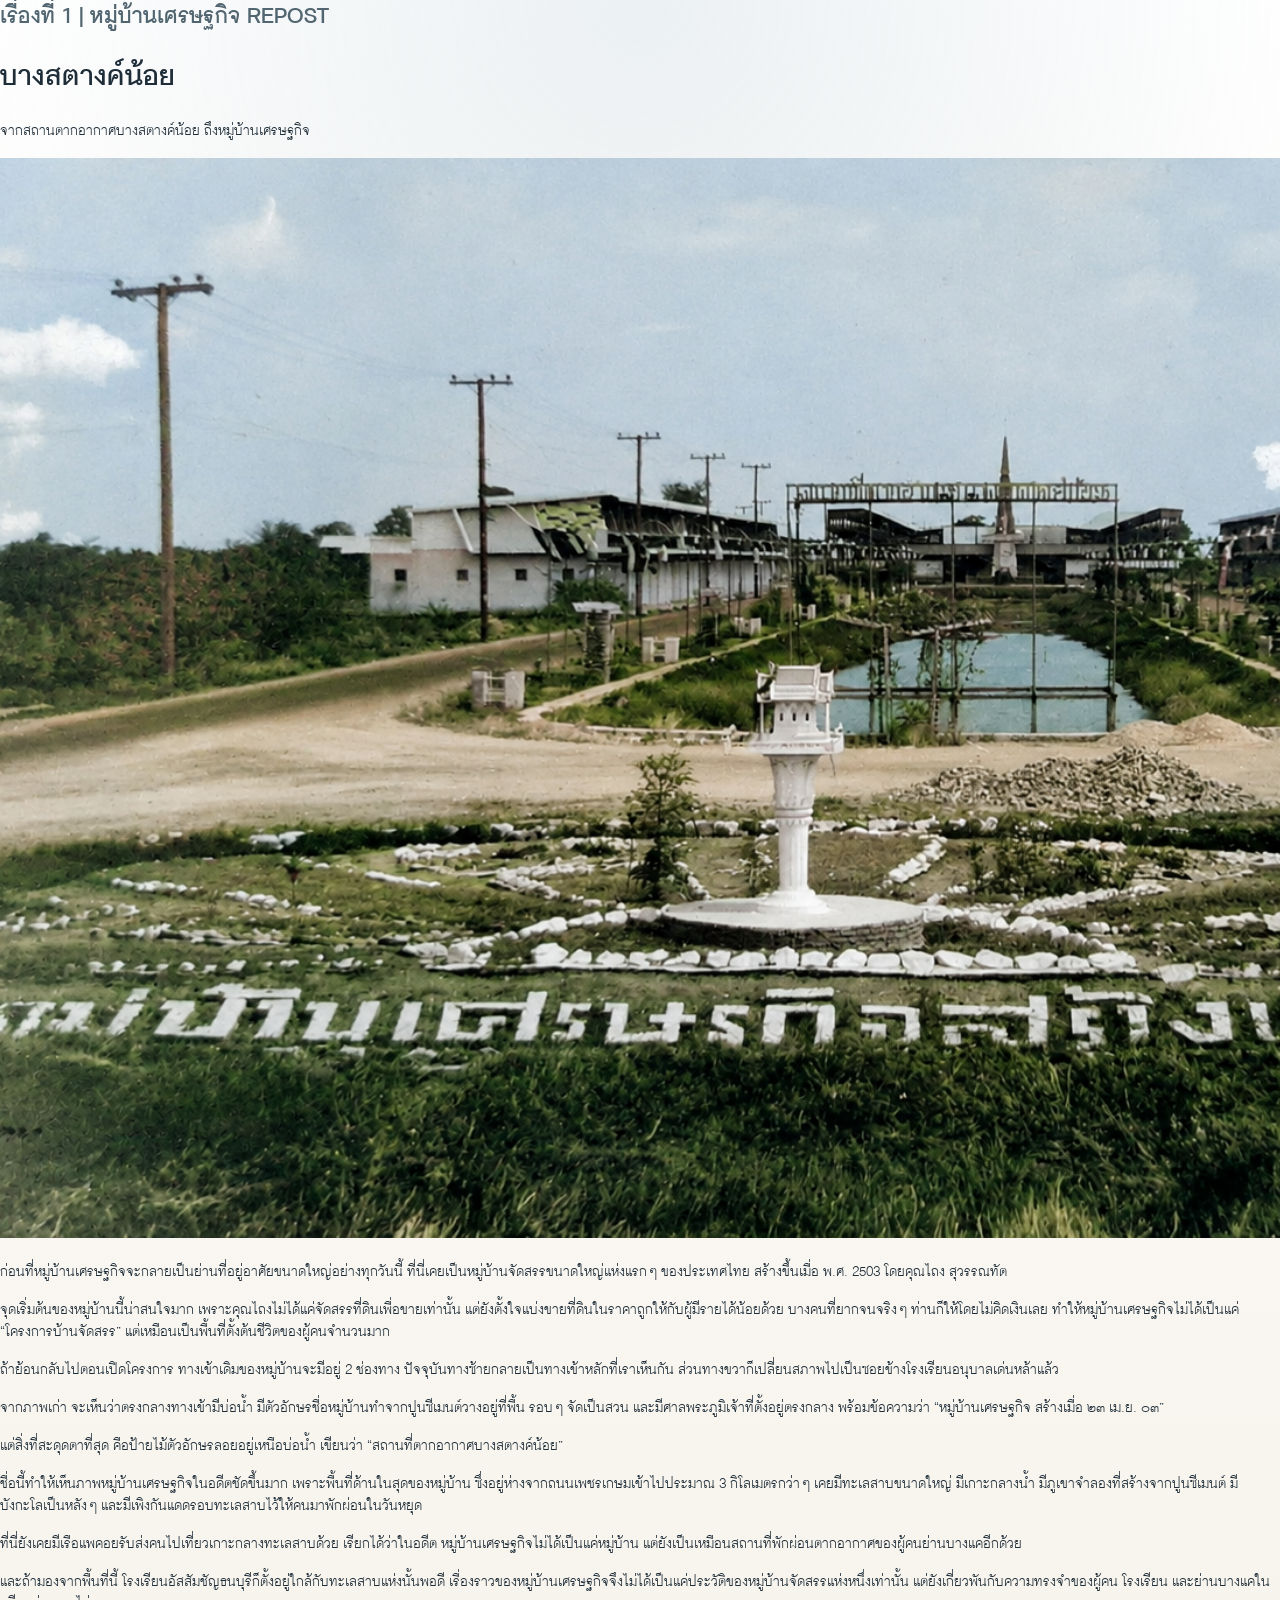
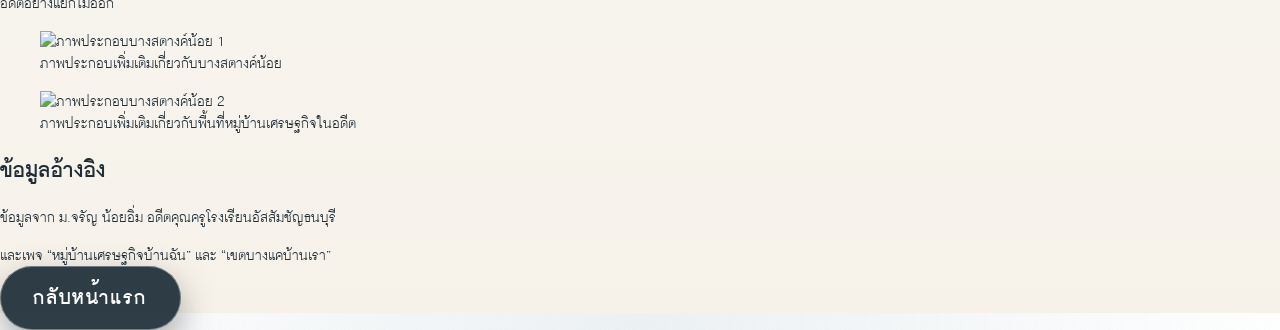
==== bang-satang-noi.html @ d10a4043 "bang-satang-noi.html" ====
<!DOCTYPE html>
<html lang="th">
<head>
  <meta charset="UTF-8" />
  <meta name="viewport" content="width=device-width, initial-scale=1.0" />
  <title>บางสตางค์น้อย | หมู่บ้านเศรษฐกิจ REPOST</title>
  <link rel="stylesheet" href="style.css" />
</head>

<body>

  <main class="detail-page">

    <header class="detail-header detail-header-story">
      <div class="small-title">เรื่องที่ 1 | หมู่บ้านเศรษฐกิจ REPOST</div>
      <h1>บางสตางค์น้อย</h1>
      <p>จากสถานตากอากาศบางสตางค์น้อย ถึงหมู่บ้านเศรษฐกิจ</p>
    </header>

    <section class="story-hero-image">
      <img src="pic2.svg" alt="บางสตางค์น้อย">
    </section>

    <section class="story-article-card">
      <div class="story-article-text">

        <p>
          ก่อนที่หมู่บ้านเศรษฐกิจจะกลายเป็นย่านที่อยู่อาศัยขนาดใหญ่อย่างทุกวันนี้
          ที่นี่เคยเป็นหมู่บ้านจัดสรรขนาดใหญ่แห่งแรก ๆ ของประเทศไทย
          สร้างขึ้นเมื่อ พ.ศ. 2503 โดยคุณไถง สุวรรณทัต
        </p>

        <p>
          จุดเริ่มต้นของหมู่บ้านนี้น่าสนใจมาก เพราะคุณไถงไม่ได้แค่จัดสรรที่ดินเพื่อขายเท่านั้น
          แต่ยังตั้งใจแบ่งขายที่ดินในราคาถูกให้กับผู้มีรายได้น้อยด้วย
          บางคนที่ยากจนจริง ๆ ท่านก็ให้โดยไม่คิดเงินเลย
          ทำให้หมู่บ้านเศรษฐกิจไม่ได้เป็นแค่ “โครงการบ้านจัดสรร”
          แต่เหมือนเป็นพื้นที่ตั้งต้นชีวิตของผู้คนจำนวนมาก
        </p>

        <p>
          ถ้าย้อนกลับไปตอนเปิดโครงการ ทางเข้าเดิมของหมู่บ้านจะมีอยู่ 2 ช่องทาง
          ปัจจุบันทางซ้ายกลายเป็นทางเข้าหลักที่เราเห็นกัน
          ส่วนทางขวาก็เปลี่ยนสภาพไปเป็นซอยข้างโรงเรียนอนุบาลเด่นหล้าแล้ว
        </p>

        <p>
          จากภาพเก่า จะเห็นว่าตรงกลางทางเข้ามีบ่อน้ำ
          มีตัวอักษรชื่อหมู่บ้านทำจากปูนซีเมนต์วางอยู่ที่พื้น
          รอบ ๆ จัดเป็นสวน และมีศาลพระภูมิเจ้าที่ตั้งอยู่ตรงกลาง
          พร้อมข้อความว่า “หมู่บ้านเศรษฐกิจ สร้างเมื่อ ๒๓ เม.ย. ๐๓”
        </p>

        <p>
          แต่สิ่งที่สะดุดตาที่สุด คือป้ายไม้ตัวอักษรลอยอยู่เหนือบ่อน้ำ
          เขียนว่า “สถานที่ตากอากาศบางสตางค์น้อย”
        </p>

        <p>
          ชื่อนี้ทำให้เห็นภาพหมู่บ้านเศรษฐกิจในอดีตชัดขึ้นมาก
          เพราะพื้นที่ด้านในสุดของหมู่บ้าน ซึ่งอยู่ห่างจากถนนเพชรเกษมเข้าไปประมาณ 3 กิโลเมตรกว่า ๆ
          เคยมีทะเลสาบขนาดใหญ่ มีเกาะกลางน้ำ มีภูเขาจำลองที่สร้างจากปูนซีเมนต์
          มีบังกะโลเป็นหลัง ๆ และมีเพิงกันแดดรอบทะเลสาบไว้ให้คนมาพักผ่อนในวันหยุด
        </p>

        <p>
          ที่นี่ยังเคยมีเรือแพคอยรับส่งคนไปเที่ยวเกาะกลางทะเลสาบด้วย
          เรียกได้ว่าในอดีต หมู่บ้านเศรษฐกิจไม่ได้เป็นแค่หมู่บ้าน
          แต่ยังเป็นเหมือนสถานที่พักผ่อนตากอากาศของผู้คนย่านบางแคอีกด้วย
        </p>

        <p>
          และถ้ามองจากพื้นที่นี้ โรงเรียนอัสสัมชัญธนบุรีก็ตั้งอยู่ใกล้กับทะเลสาบแห่งนั้นพอดี
          เรื่องราวของหมู่บ้านเศรษฐกิจจึงไม่ได้เป็นแค่ประวัติของหมู่บ้านจัดสรรแห่งหนึ่งเท่านั้น
          แต่ยังเกี่ยวพันกับความทรงจำของผู้คน โรงเรียน และย่านบางแคในอดีตอย่างแยกไม่ออก
        </p>

      </div>
    </section>

    <section class="story-gallery-section">
      <div class="story-gallery-grid">

        <figure class="story-gallery-item">
          <img src="pic21.svg" alt="ภาพประกอบบางสตางค์น้อย 1">
          <figcaption>ภาพประกอบเพิ่มเติมเกี่ยวกับบางสตางค์น้อย</figcaption>
        </figure>

        <figure class="story-gallery-item">
          <img src="pic22.svg" alt="ภาพประกอบบางสตางค์น้อย 2">
          <figcaption>ภาพประกอบเพิ่มเติมเกี่ยวกับพื้นที่หมู่บ้านเศรษฐกิจในอดีต</figcaption>
        </figure>

      </div>
    </section>

    <section class="story-credit-card">
      <h2>ข้อมูลอ้างอิง</h2>
      <p>
        ข้อมูลจาก ม.จรัญ น้อยอิ่ม อดีตคุณครูโรงเรียนอัสสัมชัญธนบุรี
      </p>
      <p>
        และเพจ “หมู่บ้านเศรษฐกิจบ้านฉัน” และ “เขตบางแคบ้านเรา”
      </p>
    </section>

    <div class="detail-actions detail-actions-center">
      <a class="read-pill" href="index.html">กลับหน้าแรก</a>
    </div>

  </main>

</body>
</html>
---- style.css ----
@font-face {
  font-family: "ChulaCharasNew";
  src: url("ChulaCharasNewReg.ttf") format("truetype");
  font-weight: 400;
  font-style: normal;
}

@font-face {
  font-family: "ChulaCharasNew";
  src: url("ChulaCharasNewBold.ttf") format("truetype");
  font-weight: 700;
  font-style: normal;
}

@font-face {
  font-family: "ChulaCharasNew";
  src: url("ChulaCharasNewIta.ttf") format("truetype");
  font-weight: 400;
  font-style: italic;
}

@font-face {
  font-family: "ChulaCharasNew";
  src: url("ChulaCharasNewBoldIta.ttf") format("truetype");
  font-weight: 700;
  font-style: italic;
}

* {
  box-sizing: border-box;
}

html {
  scroll-behavior: smooth;
}

body {
  margin: 0;
  min-height: 100vh;
  font-family: "ChulaCharasNew", serif;
  background:
    radial-gradient(circle at top, rgba(167, 188, 198, 0.22), transparent 34%),
    linear-gradient(180deg, #ffffff 0%, #f6f2ea 100%);
  color: #1e2d38;
  overflow-x: hidden;
}

.app-shell {
  min-height: 100vh;
  padding: 34px 28px 28px;
  display: flex;
  flex-direction: column;
}

/* Header */

.brand-header {
  text-align: center;
  margin-bottom: 26px;
}

.small-title {
  font-size: 25px;
  font-weight: 700;
  color: #516671;
}

.brand-header h1 {
  margin: 0;
  font-size: clamp(88px, 13vw, 160px);
  line-height: 0.86;
  font-weight: 700;
  letter-spacing: -2px;
  color: #1e2d38;
}

/* Story area */

.story-stage {
  position: relative;
  flex: 1;
  width: min(1260px, 96vw);
  margin: 0 auto;
  display: flex;
  align-items: center;
}

.story-track {
  width: 100%;
  display: flex;
  gap: 34px;
  overflow-x: auto;
  scroll-snap-type: x mandatory;
  padding: 22px 10px 36px;
}

.story-track::-webkit-scrollbar {
  height: 10px;
}

.story-track::-webkit-scrollbar-track {
  background: rgba(63, 95, 115, 0.12);
  border-radius: 999px;
}

.story-track::-webkit-scrollbar-thumb {
  background: rgba(63, 95, 115, 0.42);
  border-radius: 999px;
}

.story-slide {
  position: relative;
  flex: 0 0 min(86vw, 980px);
  height: min(66vh, 690px);
  min-height: 520px;
  border-radius: 34px;
  overflow: hidden;
  scroll-snap-align: center;
  background: #ffffff;
  box-shadow:
    0 30px 86px rgba(31, 41, 51, 0.18),
    inset 0 0 0 1px rgba(31, 41, 51, 0.08);
  transform: scale(0.96);
  transition:
    transform 0.45s ease,
    box-shadow 0.45s ease;
}

.story-slide:hover,
.story-slide.is-touching {
  transform: scale(1);
  box-shadow:
    0 40px 110px rgba(31, 41, 51, 0.28),
    inset 0 0 0 1px rgba(31, 41, 51, 0.1);
}

.story-image-link {
  display: block;
  width: 100%;
  height: 100%;
}

.story-slide img {
  width: 100%;
  height: 100%;
  object-fit: cover;
  filter: grayscale(100%);
  transform: scale(1.02);
  transition:
    filter 0.75s ease,
    transform 0.75s ease;
}

.story-slide:hover img,
.story-slide.is-touching img {
  filter: grayscale(0%);
  transform: scale(1.06);
}

/* Dark gradient on image for readable text */

.image-shade {
  position: absolute;
  inset: 0;
  pointer-events: none;
  background:
    linear-gradient(
      to top,
      rgba(0, 0, 0, 0.72) 0%,
      rgba(0, 0, 0, 0.42) 32%,
      rgba(0, 0, 0, 0.12) 62%,
      rgba(0, 0, 0, 0.08) 100%
    );
}

/* Overlay text directly on image */

.slide-content {
  position: absolute;
  left: 42px;
  right: 42px;
  bottom: 36px;
  display: grid;
  grid-template-columns: auto 1fr auto;
  align-items: end;
  gap: 20px;
  color: #ffffff;
}

.story-label {
  width: 62px;
  height: 62px;
  border-radius: 50%;
  display: grid;
  place-items: center;
  background: #1e2d38;
  color: #f8df6a;
  font-size: 25px;
  font-weight: 700;
  box-shadow: 0 14px 36px rgba(0, 0, 0, 0.32);
}

.story-text h2 {
  margin: 0;
  font-size: clamp(54px, 6vw, 92px);
  line-height: 0.96;
  font-weight: 700;
  color: #ffffff;
  text-shadow:
    0 4px 24px rgba(0, 0, 0, 0.78),
    0 1px 2px rgba(0, 0, 0, 0.8);
}

.story-text p {
  margin: 12px 0 0;
  max-width: 760px;
  font-size: clamp(26px, 3vw, 42px);
  line-height: 1.22;
  font-weight: 700;
  color: #ffffff;
  text-shadow:
    0 4px 22px rgba(0, 0, 0, 0.82),
    0 1px 2px rgba(0, 0, 0, 0.8);
}

.read-pill {
  text-decoration: none;
  color: #ffffff;
  font-size: 22px;
  font-weight: 700;
  letter-spacing: 1.4px;
  padding: 16px 32px;
  border-radius: 999px;
  background: rgba(30, 45, 56, 0.92);
  border: 1px solid rgba(255, 255, 255, 0.32);
  box-shadow: 0 14px 34px rgba(0, 0, 0, 0.34);
  transition:
    transform 0.3s ease,
    background 0.3s ease;
}

.read-pill:hover {
  transform: translateY(-3px);
  background: rgba(63, 95, 115, 0.98);
}

/* Navigation buttons */

.nav-btn {
  position: absolute;
  z-index: 5;
  top: 50%;
  transform: translateY(-50%);
  width: 52px;
  height: 78px;
  border-radius: 999px;
  border: 1px solid rgba(31, 41, 51, 0.16);
  background: rgba(255, 255, 255, 0.88);
  color: #1e2d38;
  font-size: 48px;
  line-height: 1;
  cursor: pointer;
  backdrop-filter: blur(10px);
  box-shadow: 0 16px 38px rgba(31, 41, 51, 0.16);
}

.nav-left {
  left: -14px;
}

.nav-right {
  right: -14px;
}

.nav-btn:hover {
  background: #ffffff;
}

/* Bottom menu */

.bottom-menu {
  display: flex;
  justify-content: center;
  gap: 12px;
  flex-wrap: wrap;
  padding-top: 16px;
}

.bottom-menu a {
  color: #1e2d38;
  text-decoration: none;
  padding: 12px 20px;
  border-radius: 999px;
  background: rgba(255, 255, 255, 0.86);
  border: 1px solid rgba(31, 41, 51, 0.1);
  box-shadow: 0 10px 26px rgba(31, 41, 51, 0.08);
  font-size: 20px;
  font-weight: 700;
}

.bottom-menu a:hover {
  background: #ffffff;
}

/* Mobile */

@media (max-width: 760px) {
  .app-shell {
    padding: 24px 16px 22px;
  }

  .small-title {
    font-size: 21px;
  }

  .brand-header h1 {
    font-size: 76px;
  }

  .story-stage {
    width: 100%;
  }

  .story-track {
    gap: 18px;
  }

  .story-slide {
    flex-basis: 88vw;
    height: 66vh;
    min-height: 520px;
    border-radius: 26px;
  }

  .slide-content {
    left: 22px;
    right: 22px;
    bottom: 22px;
    grid-template-columns: 1fr;
    gap: 12px;
  }

  .story-label {
    width: 50px;
    height: 50px;
    font-size: 21px;
  }

  .story-text h2 {
    font-size: 48px;
  }

  .story-text p {
    font-size: 26px;
  }

  .read-pill {
    justify-self: start;
    font-size: 18px;
  }

  .nav-btn {
    display: none;
  }
}
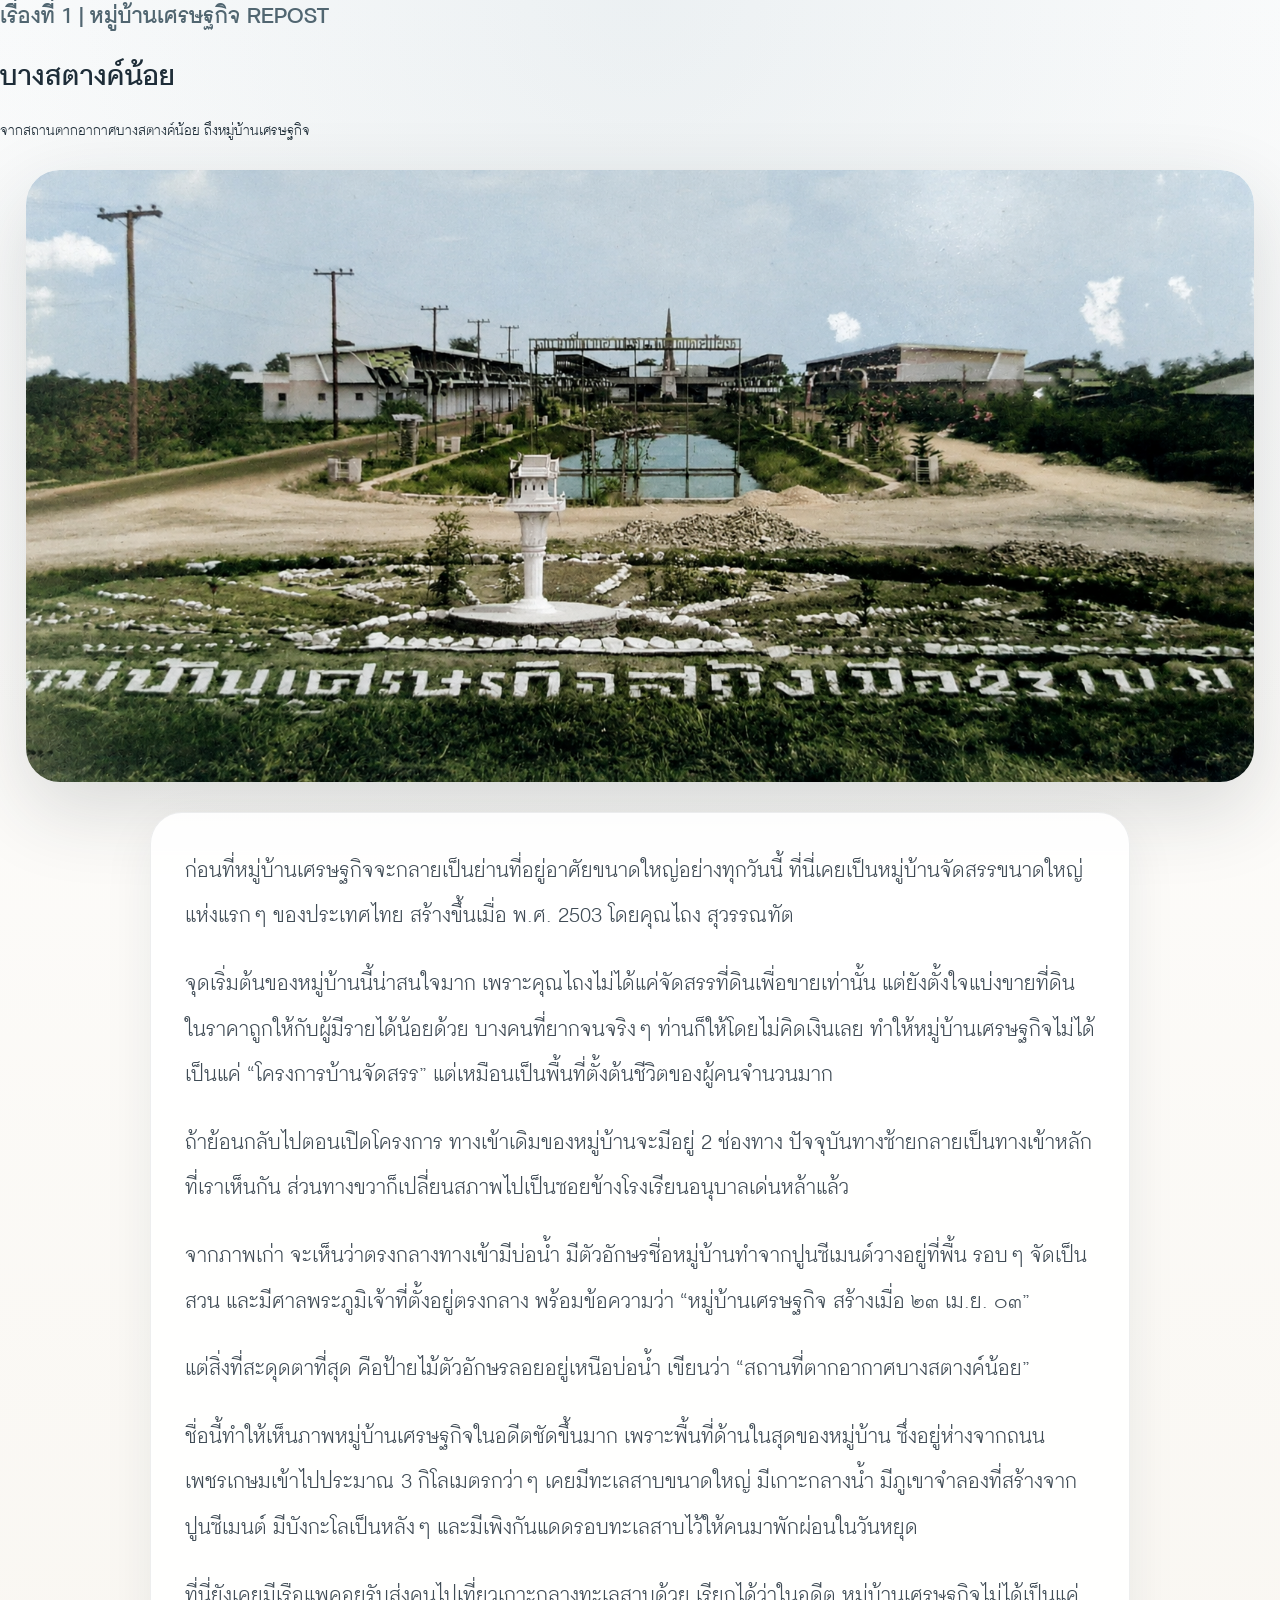
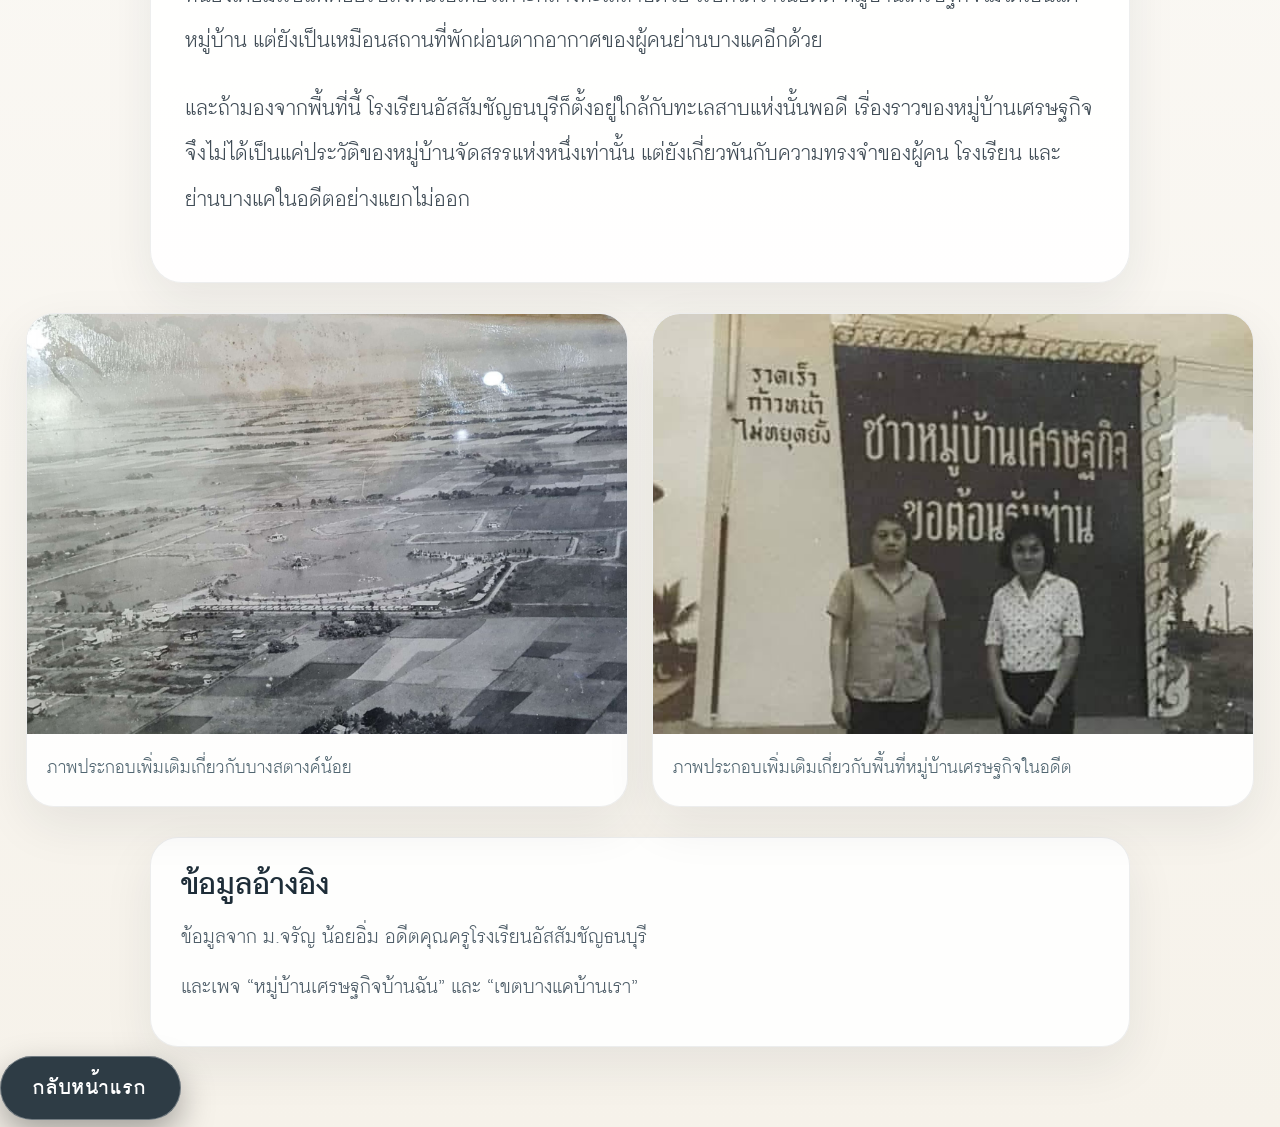
==== commit 18004821: "bang-satang-noi.html" ====
--- a/bang-satang-noi.html
+++ b/bang-satang-noi.html
@@ -10,104 +10,102 @@
 <body>
 
   <main class="detail-page">
+    <div class="story-page-wrap">
 
-    <header class="detail-header detail-header-story">
-      <div class="small-title">เรื่องที่ 1 | หมู่บ้านเศรษฐกิจ REPOST</div>
-      <h1>บางสตางค์น้อย</h1>
-      <p>จากสถานตากอากาศบางสตางค์น้อย ถึงหมู่บ้านเศรษฐกิจ</p>
-    </header>
+      <header class="detail-header detail-header-story">
+        <div class="small-title">เรื่องที่ 1 | หมู่บ้านเศรษฐกิจ REPOST</div>
+        <h1>บางสตางค์น้อย</h1>
+        <p>จากสถานตากอากาศบางสตางค์น้อย ถึงหมู่บ้านเศรษฐกิจ</p>
+      </header>
 
-    <section class="story-hero-image">
-      <img src="pic2.svg" alt="บางสตางค์น้อย">
-    </section>
+      <section class="story-hero-image">
+        <img src="pic2.svg" alt="บางสตางค์น้อย">
+      </section>
 
-    <section class="story-article-card">
-      <div class="story-article-text">
+      <section class="story-article-card">
+        <div class="story-article-text">
 
-        <p>
-          ก่อนที่หมู่บ้านเศรษฐกิจจะกลายเป็นย่านที่อยู่อาศัยขนาดใหญ่อย่างทุกวันนี้
-          ที่นี่เคยเป็นหมู่บ้านจัดสรรขนาดใหญ่แห่งแรก ๆ ของประเทศไทย
-          สร้างขึ้นเมื่อ พ.ศ. 2503 โดยคุณไถง สุวรรณทัต
-        </p>
+          <p>
+            ก่อนที่หมู่บ้านเศรษฐกิจจะกลายเป็นย่านที่อยู่อาศัยขนาดใหญ่อย่างทุกวันนี้
+            ที่นี่เคยเป็นหมู่บ้านจัดสรรขนาดใหญ่แห่งแรก ๆ ของประเทศไทย
+            สร้างขึ้นเมื่อ พ.ศ. 2503 โดยคุณไถง สุวรรณทัต
+          </p>
 
-        <p>
-          จุดเริ่มต้นของหมู่บ้านนี้น่าสนใจมาก เพราะคุณไถงไม่ได้แค่จัดสรรที่ดินเพื่อขายเท่านั้น
-          แต่ยังตั้งใจแบ่งขายที่ดินในราคาถูกให้กับผู้มีรายได้น้อยด้วย
-          บางคนที่ยากจนจริง ๆ ท่านก็ให้โดยไม่คิดเงินเลย
-          ทำให้หมู่บ้านเศรษฐกิจไม่ได้เป็นแค่ “โครงการบ้านจัดสรร”
-          แต่เหมือนเป็นพื้นที่ตั้งต้นชีวิตของผู้คนจำนวนมาก
-        </p>
+          <p>
+            จุดเริ่มต้นของหมู่บ้านนี้น่าสนใจมาก เพราะคุณไถงไม่ได้แค่จัดสรรที่ดินเพื่อขายเท่านั้น
+            แต่ยังตั้งใจแบ่งขายที่ดินในราคาถูกให้กับผู้มีรายได้น้อยด้วย
+            บางคนที่ยากจนจริง ๆ ท่านก็ให้โดยไม่คิดเงินเลย
+            ทำให้หมู่บ้านเศรษฐกิจไม่ได้เป็นแค่ “โครงการบ้านจัดสรร”
+            แต่เหมือนเป็นพื้นที่ตั้งต้นชีวิตของผู้คนจำนวนมาก
+          </p>
 
-        <p>
-          ถ้าย้อนกลับไปตอนเปิดโครงการ ทางเข้าเดิมของหมู่บ้านจะมีอยู่ 2 ช่องทาง
-          ปัจจุบันทางซ้ายกลายเป็นทางเข้าหลักที่เราเห็นกัน
-          ส่วนทางขวาก็เปลี่ยนสภาพไปเป็นซอยข้างโรงเรียนอนุบาลเด่นหล้าแล้ว
-        </p>
+          <p>
+            ถ้าย้อนกลับไปตอนเปิดโครงการ ทางเข้าเดิมของหมู่บ้านจะมีอยู่ 2 ช่องทาง
+            ปัจจุบันทางซ้ายกลายเป็นทางเข้าหลักที่เราเห็นกัน
+            ส่วนทางขวาก็เปลี่ยนสภาพไปเป็นซอยข้างโรงเรียนอนุบาลเด่นหล้าแล้ว
+          </p>
 
-        <p>
-          จากภาพเก่า จะเห็นว่าตรงกลางทางเข้ามีบ่อน้ำ
-          มีตัวอักษรชื่อหมู่บ้านทำจากปูนซีเมนต์วางอยู่ที่พื้น
-          รอบ ๆ จัดเป็นสวน และมีศาลพระภูมิเจ้าที่ตั้งอยู่ตรงกลาง
-          พร้อมข้อความว่า “หมู่บ้านเศรษฐกิจ สร้างเมื่อ ๒๓ เม.ย. ๐๓”
-        </p>
+          <p>
+            จากภาพเก่า จะเห็นว่าตรงกลางทางเข้ามีบ่อน้ำ
+            มีตัวอักษรชื่อหมู่บ้านทำจากปูนซีเมนต์วางอยู่ที่พื้น
+            รอบ ๆ จัดเป็นสวน และมีศาลพระภูมิเจ้าที่ตั้งอยู่ตรงกลาง
+            พร้อมข้อความว่า “หมู่บ้านเศรษฐกิจ สร้างเมื่อ ๒๓ เม.ย. ๐๓”
+          </p>
 
-        <p>
-          แต่สิ่งที่สะดุดตาที่สุด คือป้ายไม้ตัวอักษรลอยอยู่เหนือบ่อน้ำ
-          เขียนว่า “สถานที่ตากอากาศบางสตางค์น้อย”
-        </p>
+          <p>
+            แต่สิ่งที่สะดุดตาที่สุด คือป้ายไม้ตัวอักษรลอยอยู่เหนือบ่อน้ำ
+            เขียนว่า “สถานที่ตากอากาศบางสตางค์น้อย”
+          </p>
 
-        <p>
-          ชื่อนี้ทำให้เห็นภาพหมู่บ้านเศรษฐกิจในอดีตชัดขึ้นมาก
-          เพราะพื้นที่ด้านในสุดของหมู่บ้าน ซึ่งอยู่ห่างจากถนนเพชรเกษมเข้าไปประมาณ 3 กิโลเมตรกว่า ๆ
-          เคยมีทะเลสาบขนาดใหญ่ มีเกาะกลางน้ำ มีภูเขาจำลองที่สร้างจากปูนซีเมนต์
-          มีบังกะโลเป็นหลัง ๆ และมีเพิงกันแดดรอบทะเลสาบไว้ให้คนมาพักผ่อนในวันหยุด
-        </p>
+          <p>
+            ชื่อนี้ทำให้เห็นภาพหมู่บ้านเศรษฐกิจในอดีตชัดขึ้นมาก
+            เพราะพื้นที่ด้านในสุดของหมู่บ้าน ซึ่งอยู่ห่างจากถนนเพชรเกษมเข้าไปประมาณ 3 กิโลเมตรกว่า ๆ
+            เคยมีทะเลสาบขนาดใหญ่ มีเกาะกลางน้ำ มีภูเขาจำลองที่สร้างจากปูนซีเมนต์
+            มีบังกะโลเป็นหลัง ๆ และมีเพิงกันแดดรอบทะเลสาบไว้ให้คนมาพักผ่อนในวันหยุด
+          </p>
 
-        <p>
-          ที่นี่ยังเคยมีเรือแพคอยรับส่งคนไปเที่ยวเกาะกลางทะเลสาบด้วย
-          เรียกได้ว่าในอดีต หมู่บ้านเศรษฐกิจไม่ได้เป็นแค่หมู่บ้าน
-          แต่ยังเป็นเหมือนสถานที่พักผ่อนตากอากาศของผู้คนย่านบางแคอีกด้วย
-        </p>
+          <p>
+            ที่นี่ยังเคยมีเรือแพคอยรับส่งคนไปเที่ยวเกาะกลางทะเลสาบด้วย
+            เรียกได้ว่าในอดีต หมู่บ้านเศรษฐกิจไม่ได้เป็นแค่หมู่บ้าน
+            แต่ยังเป็นเหมือนสถานที่พักผ่อนตากอากาศของผู้คนย่านบางแคอีกด้วย
+          </p>
 
-        <p>
-          และถ้ามองจากพื้นที่นี้ โรงเรียนอัสสัมชัญธนบุรีก็ตั้งอยู่ใกล้กับทะเลสาบแห่งนั้นพอดี
-          เรื่องราวของหมู่บ้านเศรษฐกิจจึงไม่ได้เป็นแค่ประวัติของหมู่บ้านจัดสรรแห่งหนึ่งเท่านั้น
-          แต่ยังเกี่ยวพันกับความทรงจำของผู้คน โรงเรียน และย่านบางแคในอดีตอย่างแยกไม่ออก
-        </p>
+          <p>
+            และถ้ามองจากพื้นที่นี้ โรงเรียนอัสสัมชัญธนบุรีก็ตั้งอยู่ใกล้กับทะเลสาบแห่งนั้นพอดี
+            เรื่องราวของหมู่บ้านเศรษฐกิจจึงไม่ได้เป็นแค่ประวัติของหมู่บ้านจัดสรรแห่งหนึ่งเท่านั้น
+            แต่ยังเกี่ยวพันกับความทรงจำของผู้คน โรงเรียน และย่านบางแคในอดีตอย่างแยกไม่ออก
+          </p>
 
+        </div>
+      </section>
+
+      <section class="story-gallery-section">
+        <div class="story-gallery-grid">
+
+          <figure class="story-gallery-item">
+            <img src="pic21.svg" alt="ภาพประกอบบางสตางค์น้อย 1">
+            <figcaption>ภาพประกอบเพิ่มเติมเกี่ยวกับบางสตางค์น้อย</figcaption>
+          </figure>
+
+          <figure class="story-gallery-item">
+            <img src="pic22.svg" alt="ภาพประกอบบางสตางค์น้อย 2">
+            <figcaption>ภาพประกอบเพิ่มเติมเกี่ยวกับพื้นที่หมู่บ้านเศรษฐกิจในอดีต</figcaption>
+          </figure>
+
+        </div>
+      </section>
+
+      <section class="story-credit-card">
+        <h2>ข้อมูลอ้างอิง</h2>
+        <p>ข้อมูลจาก ม.จรัญ น้อยอิ่ม อดีตคุณครูโรงเรียนอัสสัมชัญธนบุรี</p>
+        <p>และเพจ “หมู่บ้านเศรษฐกิจบ้านฉัน” และ “เขตบางแคบ้านเรา”</p>
+      </section>
+
+      <div class="detail-actions detail-actions-center">
+        <a class="read-pill" href="index.html">กลับหน้าแรก</a>
       </div>
-    </section>
 
-    <section class="story-gallery-section">
-      <div class="story-gallery-grid">
-
-        <figure class="story-gallery-item">
-          <img src="pic21.svg" alt="ภาพประกอบบางสตางค์น้อย 1">
-          <figcaption>ภาพประกอบเพิ่มเติมเกี่ยวกับบางสตางค์น้อย</figcaption>
-        </figure>
-
-        <figure class="story-gallery-item">
-          <img src="pic22.svg" alt="ภาพประกอบบางสตางค์น้อย 2">
-          <figcaption>ภาพประกอบเพิ่มเติมเกี่ยวกับพื้นที่หมู่บ้านเศรษฐกิจในอดีต</figcaption>
-        </figure>
-
-      </div>
-    </section>
-
-    <section class="story-credit-card">
-      <h2>ข้อมูลอ้างอิง</h2>
-      <p>
-        ข้อมูลจาก ม.จรัญ น้อยอิ่ม อดีตคุณครูโรงเรียนอัสสัมชัญธนบุรี
-      </p>
-      <p>
-        และเพจ “หมู่บ้านเศรษฐกิจบ้านฉัน” และ “เขตบางแคบ้านเรา”
-      </p>
-    </section>
-
-    <div class="detail-actions detail-actions-center">
-      <a class="read-pill" href="index.html">กลับหน้าแรก</a>
     </div>
-
   </main>
 
 </body>
--- a/style.css
+++ b/style.css
@@ -363,3 +363,162 @@
     display: none;
   }
 }
+/* ---------- Story detail page : บางสตางค์น้อย ---------- */
+
+.detail-header-story {
+  margin-bottom: 28px;
+}
+
+.story-hero-image {
+  width: min(1240px, 96vw);
+  height: min(68vh, 760px);
+  min-height: 420px;
+  margin: 0 auto 30px;
+  border-radius: 34px;
+  overflow: hidden;
+  box-shadow: 0 28px 80px rgba(31, 41, 51, 0.16);
+}
+
+.story-hero-image img {
+  width: 100%;
+  height: 100%;
+  object-fit: cover;
+  display: block;
+}
+
+.story-article-card {
+  width: min(980px, 92vw);
+  margin: 0 auto 30px;
+  padding: 36px 34px;
+  border-radius: 32px;
+  background: rgba(255,255,255,0.9);
+  border: 1px solid rgba(31,41,51,0.08);
+  box-shadow: 0 18px 50px rgba(31,41,51,0.08);
+}
+
+.story-article-text p {
+  margin: 0 0 22px;
+  font-size: 24px;
+  line-height: 1.9;
+  color: #3f4b55;
+}
+
+.story-gallery-section {
+  width: min(1240px, 96vw);
+  margin: 0 auto 30px;
+}
+
+.story-gallery-grid {
+  display: grid;
+  grid-template-columns: 1fr 1fr;
+  gap: 24px;
+}
+
+.story-gallery-item {
+  margin: 0;
+  background: rgba(255,255,255,0.88);
+  border-radius: 28px;
+  overflow: hidden;
+  border: 1px solid rgba(31,41,51,0.08);
+  box-shadow: 0 18px 50px rgba(31,41,51,0.08);
+}
+
+.story-gallery-item img {
+  width: 100%;
+  height: 420px;
+  object-fit: cover;
+  display: block;
+}
+
+.story-gallery-item figcaption {
+  padding: 18px 20px 22px;
+  font-size: 20px;
+  line-height: 1.6;
+  color: #516671;
+}
+
+.story-credit-card {
+  width: min(980px, 92vw);
+  margin: 0 auto 26px;
+  padding: 28px 30px;
+  border-radius: 28px;
+  background: rgba(255,255,255,0.88);
+  border: 1px solid rgba(31,41,51,0.08);
+  box-shadow: 0 18px 50px rgba(31,41,51,0.08);
+}
+
+.story-credit-card h2 {
+  margin: 0 0 12px;
+  font-size: 34px;
+  line-height: 1.2;
+  color: #1e2d38;
+}
+
+.story-credit-card p {
+  margin: 0 0 10px;
+  font-size: 22px;
+  line-height: 1.8;
+  color: #4f5e69;
+}
+
+.detail-actions-center {
+  justify-content: center;
+  margin-bottom: 24px;
+}
+
+/* ---------- Responsive ---------- */
+
+@media (max-width: 900px) {
+  .story-gallery-grid {
+    grid-template-columns: 1fr;
+  }
+
+  .story-gallery-item img {
+    height: 360px;
+  }
+}
+
+@media (max-width: 760px) {
+  .story-hero-image {
+    height: 48vh;
+    min-height: 300px;
+    border-radius: 24px;
+    margin-bottom: 22px;
+  }
+
+  .story-article-card {
+    padding: 24px 20px;
+    border-radius: 22px;
+  }
+
+  .story-article-text p {
+    font-size: 20px;
+    line-height: 1.85;
+  }
+
+  .story-gallery-item {
+    border-radius: 22px;
+  }
+
+  .story-gallery-item img {
+    height: 260px;
+  }
+
+  .story-gallery-item figcaption {
+    font-size: 18px;
+    padding: 14px 16px 18px;
+  }
+
+  .story-credit-card {
+    padding: 22px 18px;
+    border-radius: 22px;
+  }
+
+  .story-credit-card h2 {
+    font-size: 28px;
+  }
+
+  .story-credit-card p {
+    font-size: 19px;
+  }
+}
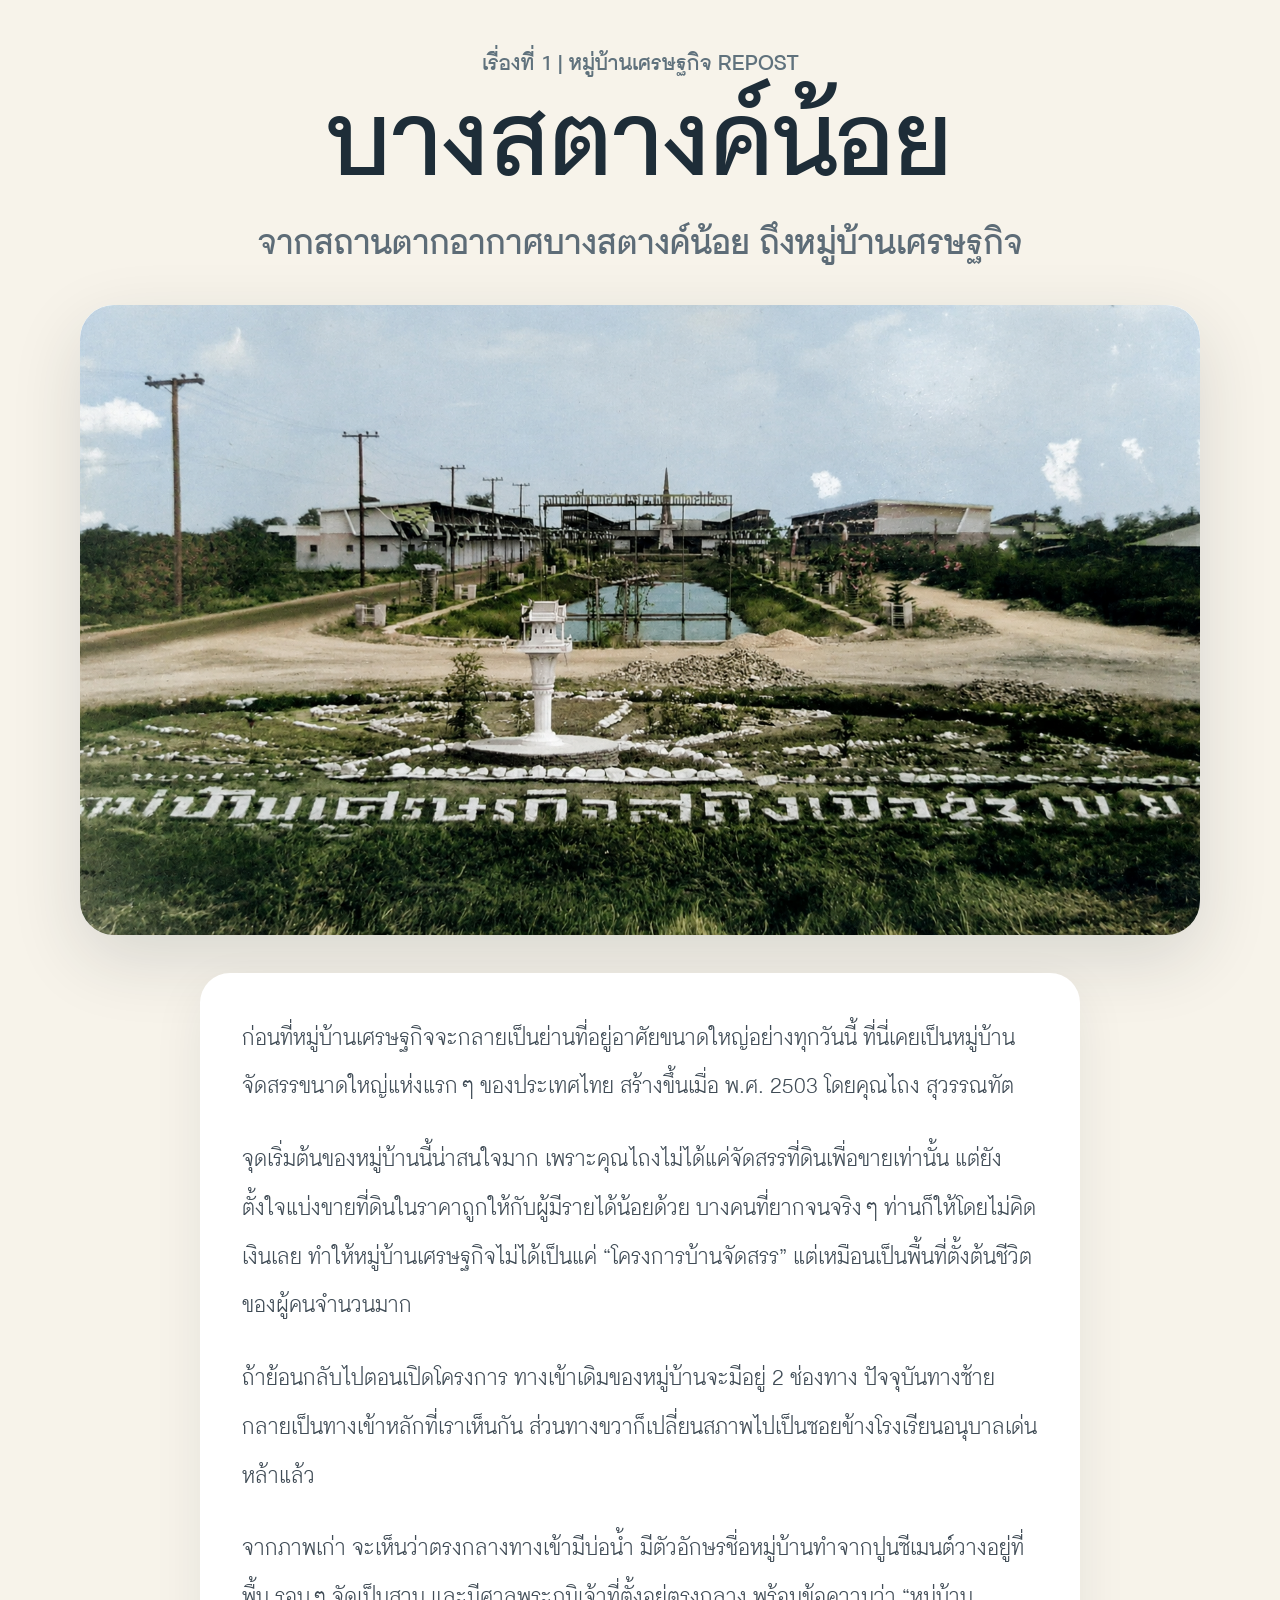
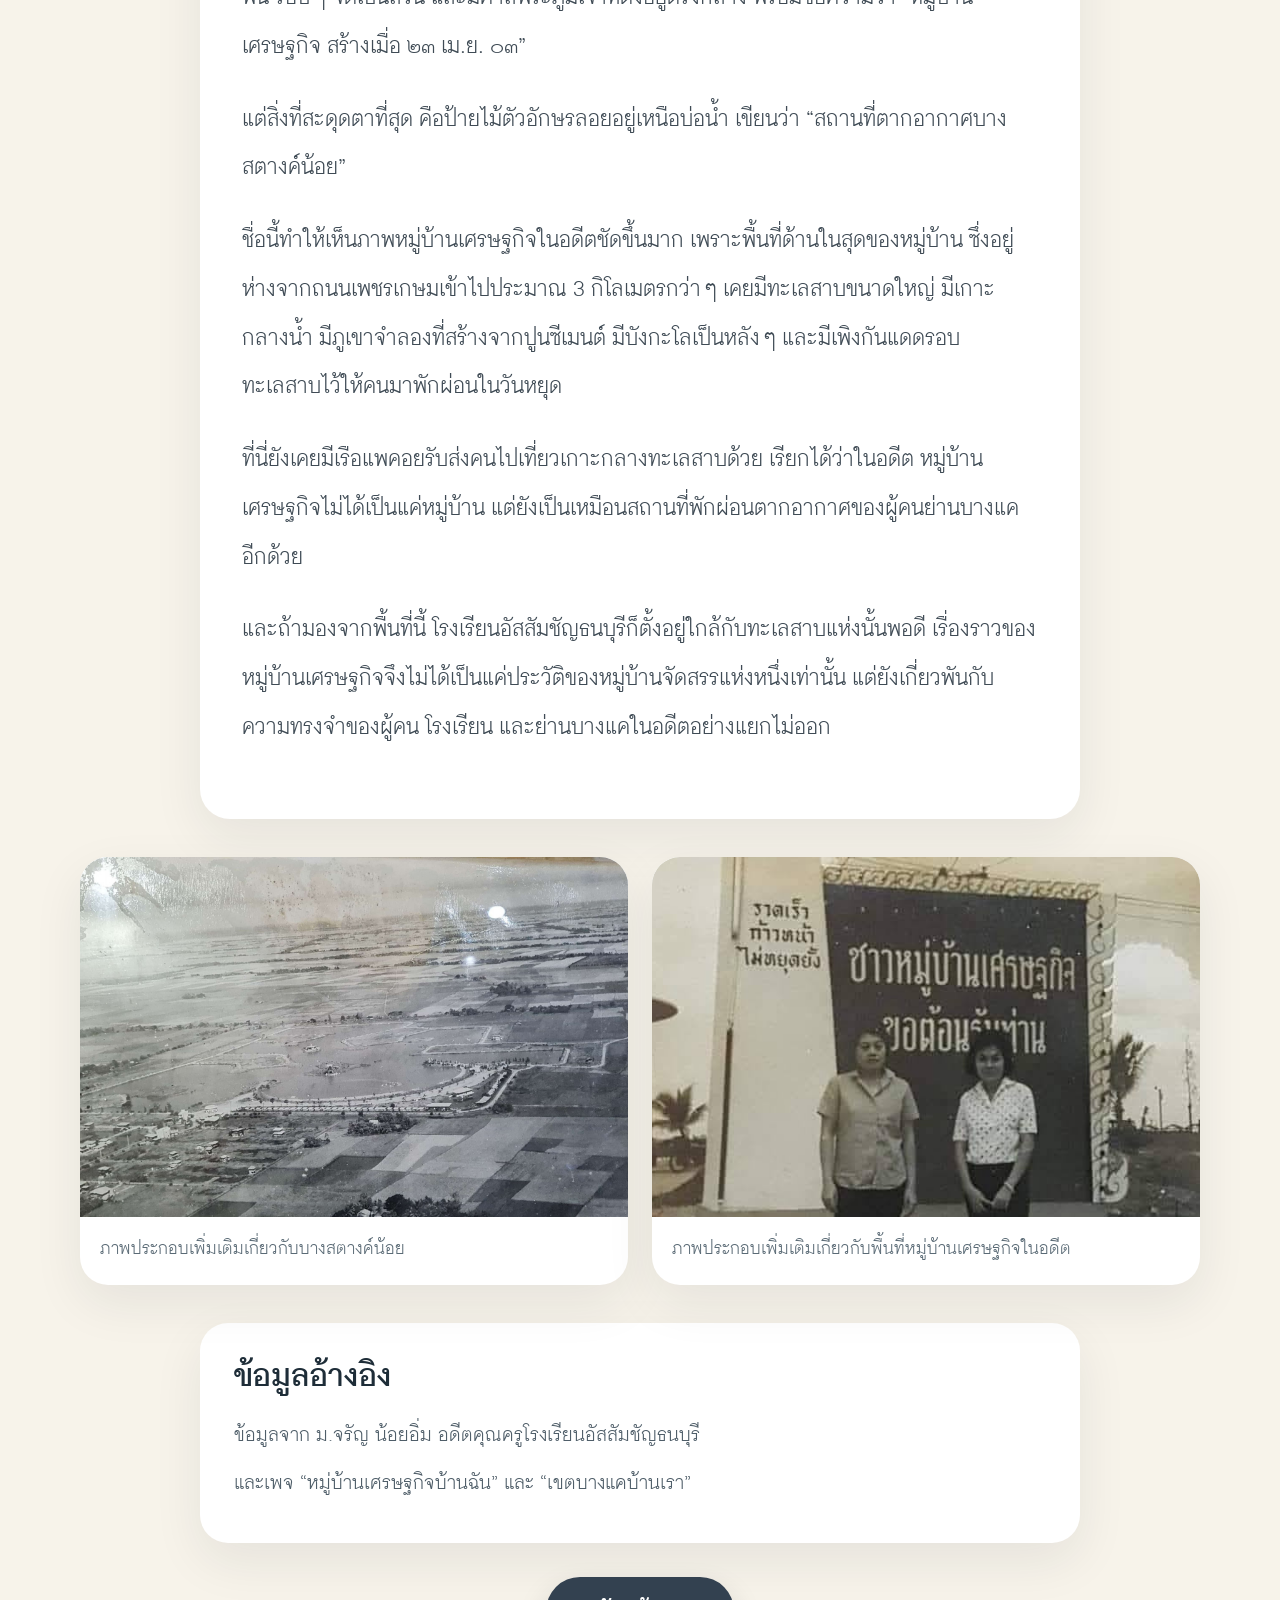
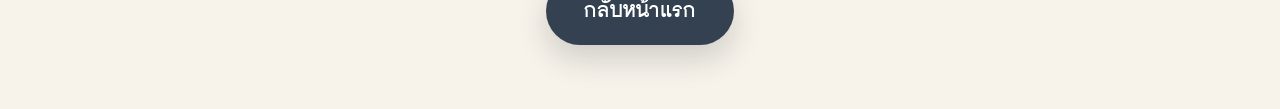
==== commit 088cb361: "bang-satang-noi.html" ====
--- a/bang-satang-noi.html
+++ b/bang-satang-noi.html
@@ -3,109 +3,342 @@
 <head>
   <meta charset="UTF-8" />
   <meta name="viewport" content="width=device-width, initial-scale=1.0" />
+
   <title>บางสตางค์น้อย | หมู่บ้านเศรษฐกิจ REPOST</title>
-  <link rel="stylesheet" href="style.css" />
+
+  <style>
+    @font-face {
+      font-family: "ChulaCharasNew";
+      src: url("ChulaCharasNewReg.ttf") format("truetype");
+      font-weight: 400;
+    }
+
+    @font-face {
+      font-family: "ChulaCharasNew";
+      src: url("ChulaCharasNewBold.ttf") format("truetype");
+      font-weight: 700;
+    }
+
+    * {
+      box-sizing: border-box;
+    }
+
+    html {
+      scroll-behavior: smooth;
+    }
+
+    body {
+      margin: 0;
+      font-family: "ChulaCharasNew", serif;
+      background: #f7f3ea;
+      color: #1e2d38;
+    }
+
+    .page {
+      width: min(1120px, calc(100% - 48px));
+      margin: 0 auto;
+      padding: 48px 0 64px;
+    }
+
+    .header {
+      text-align: center;
+      margin-bottom: 34px;
+    }
+
+    .kicker {
+      font-size: 24px;
+      font-weight: 700;
+      color: #60727d;
+      margin-bottom: 12px;
+    }
+
+    h1 {
+      margin: 0;
+      font-size: clamp(64px, 9vw, 120px);
+      line-height: 0.95;
+      font-weight: 700;
+      color: #1e2d38;
+    }
+
+    .subtitle {
+      max-width: 860px;
+      margin: 18px auto 0;
+      font-size: clamp(26px, 3vw, 38px);
+      line-height: 1.35;
+      font-weight: 700;
+      color: #5d6c77;
+    }
+
+    .hero {
+      width: 100%;
+      margin: 0 auto 38px;
+      border-radius: 34px;
+      overflow: hidden;
+      background: #fff;
+      box-shadow: 0 24px 70px rgba(31, 41, 51, 0.14);
+    }
+
+    .hero img {
+      width: 100%;
+      display: block;
+    }
+
+    .article {
+      width: min(880px, 100%);
+      margin: 0 auto 38px;
+      padding: 42px 42px;
+      border-radius: 30px;
+      background: #ffffff;
+      box-shadow: 0 18px 50px rgba(31, 41, 51, 0.08);
+    }
+
+    .article p {
+      margin: 0 0 24px;
+      font-size: 25px;
+      line-height: 1.95;
+      color: #3f4b55;
+    }
+
+    .gallery {
+      display: grid;
+      grid-template-columns: 1fr 1fr;
+      gap: 24px;
+      margin-bottom: 38px;
+    }
+
+    .gallery figure {
+      margin: 0;
+      overflow: hidden;
+      border-radius: 28px;
+      background: #ffffff;
+      box-shadow: 0 18px 50px rgba(31, 41, 51, 0.08);
+    }
+
+    .gallery img {
+      width: 100%;
+      height: 360px;
+      object-fit: cover;
+      display: block;
+    }
+
+    .gallery figcaption {
+      padding: 16px 20px 20px;
+      font-size: 20px;
+      line-height: 1.6;
+      color: #5b6b76;
+    }
+
+    .credit {
+      width: min(880px, 100%);
+      margin: 0 auto 34px;
+      padding: 30px 34px;
+      border-radius: 28px;
+      background: #ffffff;
+      box-shadow: 0 18px 50px rgba(31, 41, 51, 0.08);
+    }
+
+    .credit h2 {
+      margin: 0 0 14px;
+      font-size: 36px;
+      color: #1e2d38;
+    }
+
+    .credit p {
+      margin: 0 0 10px;
+      font-size: 22px;
+      line-height: 1.75;
+      color: #4f5e69;
+    }
+
+    .back-area {
+      text-align: center;
+    }
+
+    .back-button {
+      display: inline-block;
+      text-decoration: none;
+      color: #ffffff;
+      background: #334150;
+      padding: 18px 38px;
+      border-radius: 999px;
+      font-size: 24px;
+      font-weight: 700;
+      box-shadow: 0 14px 30px rgba(31, 41, 51, 0.18);
+    }
+
+    .back-button:hover {
+      background: #435565;
+    }
+
+    @media (max-width: 900px) {
+      .gallery {
+        grid-template-columns: 1fr;
+      }
+
+      .gallery img {
+        height: 320px;
+      }
+    }
+
+    @media (max-width: 760px) {
+      .page {
+        width: min(100% - 28px, 1120px);
+        padding: 32px 0 46px;
+      }
+
+      .kicker {
+        font-size: 18px;
+      }
+
+      h1 {
+        font-size: 56px;
+      }
+
+      .subtitle {
+        font-size: 22px;
+      }
+
+      .hero {
+        border-radius: 24px;
+        margin-bottom: 26px;
+      }
+
+      .article {
+        padding: 26px 22px;
+        border-radius: 22px;
+      }
+
+      .article p {
+        font-size: 20px;
+        line-height: 1.9;
+      }
+
+      .gallery {
+        gap: 20px;
+      }
+
+      .gallery figure {
+        border-radius: 22px;
+      }
+
+      .gallery img {
+        height: 260px;
+      }
+
+      .gallery figcaption {
+        font-size: 18px;
+      }
+
+      .credit {
+        padding: 24px 22px;
+        border-radius: 22px;
+      }
+
+      .credit h2 {
+        font-size: 30px;
+      }
+
+      .credit p {
+        font-size: 19px;
+      }
+
+      .back-button {
+        font-size: 19px;
+        padding: 16px 30px;
+      }
+    }
+  </style>
 </head>
 
 <body>
 
-  <main class="detail-page">
-    <div class="story-page-wrap">
-
-      <header class="detail-header detail-header-story">
-        <div class="small-title">เรื่องที่ 1 | หมู่บ้านเศรษฐกิจ REPOST</div>
-        <h1>บางสตางค์น้อย</h1>
-        <p>จากสถานตากอากาศบางสตางค์น้อย ถึงหมู่บ้านเศรษฐกิจ</p>
-      </header>
-
-      <section class="story-hero-image">
-        <img src="pic2.svg" alt="บางสตางค์น้อย">
-      </section>
-
-      <section class="story-article-card">
-        <div class="story-article-text">
-
-          <p>
-            ก่อนที่หมู่บ้านเศรษฐกิจจะกลายเป็นย่านที่อยู่อาศัยขนาดใหญ่อย่างทุกวันนี้
-            ที่นี่เคยเป็นหมู่บ้านจัดสรรขนาดใหญ่แห่งแรก ๆ ของประเทศไทย
-            สร้างขึ้นเมื่อ พ.ศ. 2503 โดยคุณไถง สุวรรณทัต
-          </p>
-
-          <p>
-            จุดเริ่มต้นของหมู่บ้านนี้น่าสนใจมาก เพราะคุณไถงไม่ได้แค่จัดสรรที่ดินเพื่อขายเท่านั้น
-            แต่ยังตั้งใจแบ่งขายที่ดินในราคาถูกให้กับผู้มีรายได้น้อยด้วย
-            บางคนที่ยากจนจริง ๆ ท่านก็ให้โดยไม่คิดเงินเลย
-            ทำให้หมู่บ้านเศรษฐกิจไม่ได้เป็นแค่ “โครงการบ้านจัดสรร”
-            แต่เหมือนเป็นพื้นที่ตั้งต้นชีวิตของผู้คนจำนวนมาก
-          </p>
-
-          <p>
-            ถ้าย้อนกลับไปตอนเปิดโครงการ ทางเข้าเดิมของหมู่บ้านจะมีอยู่ 2 ช่องทาง
-            ปัจจุบันทางซ้ายกลายเป็นทางเข้าหลักที่เราเห็นกัน
-            ส่วนทางขวาก็เปลี่ยนสภาพไปเป็นซอยข้างโรงเรียนอนุบาลเด่นหล้าแล้ว
-          </p>
-
-          <p>
-            จากภาพเก่า จะเห็นว่าตรงกลางทางเข้ามีบ่อน้ำ
-            มีตัวอักษรชื่อหมู่บ้านทำจากปูนซีเมนต์วางอยู่ที่พื้น
-            รอบ ๆ จัดเป็นสวน และมีศาลพระภูมิเจ้าที่ตั้งอยู่ตรงกลาง
-            พร้อมข้อความว่า “หมู่บ้านเศรษฐกิจ สร้างเมื่อ ๒๓ เม.ย. ๐๓”
-          </p>
-
-          <p>
-            แต่สิ่งที่สะดุดตาที่สุด คือป้ายไม้ตัวอักษรลอยอยู่เหนือบ่อน้ำ
-            เขียนว่า “สถานที่ตากอากาศบางสตางค์น้อย”
-          </p>
-
-          <p>
-            ชื่อนี้ทำให้เห็นภาพหมู่บ้านเศรษฐกิจในอดีตชัดขึ้นมาก
-            เพราะพื้นที่ด้านในสุดของหมู่บ้าน ซึ่งอยู่ห่างจากถนนเพชรเกษมเข้าไปประมาณ 3 กิโลเมตรกว่า ๆ
-            เคยมีทะเลสาบขนาดใหญ่ มีเกาะกลางน้ำ มีภูเขาจำลองที่สร้างจากปูนซีเมนต์
-            มีบังกะโลเป็นหลัง ๆ และมีเพิงกันแดดรอบทะเลสาบไว้ให้คนมาพักผ่อนในวันหยุด
-          </p>
-
-          <p>
-            ที่นี่ยังเคยมีเรือแพคอยรับส่งคนไปเที่ยวเกาะกลางทะเลสาบด้วย
-            เรียกได้ว่าในอดีต หมู่บ้านเศรษฐกิจไม่ได้เป็นแค่หมู่บ้าน
-            แต่ยังเป็นเหมือนสถานที่พักผ่อนตากอากาศของผู้คนย่านบางแคอีกด้วย
-          </p>
-
-          <p>
-            และถ้ามองจากพื้นที่นี้ โรงเรียนอัสสัมชัญธนบุรีก็ตั้งอยู่ใกล้กับทะเลสาบแห่งนั้นพอดี
-            เรื่องราวของหมู่บ้านเศรษฐกิจจึงไม่ได้เป็นแค่ประวัติของหมู่บ้านจัดสรรแห่งหนึ่งเท่านั้น
-            แต่ยังเกี่ยวพันกับความทรงจำของผู้คน โรงเรียน และย่านบางแคในอดีตอย่างแยกไม่ออก
-          </p>
-
-        </div>
-      </section>
-
-      <section class="story-gallery-section">
-        <div class="story-gallery-grid">
-
-          <figure class="story-gallery-item">
-            <img src="pic21.svg" alt="ภาพประกอบบางสตางค์น้อย 1">
-            <figcaption>ภาพประกอบเพิ่มเติมเกี่ยวกับบางสตางค์น้อย</figcaption>
-          </figure>
-
-          <figure class="story-gallery-item">
-            <img src="pic22.svg" alt="ภาพประกอบบางสตางค์น้อย 2">
-            <figcaption>ภาพประกอบเพิ่มเติมเกี่ยวกับพื้นที่หมู่บ้านเศรษฐกิจในอดีต</figcaption>
-          </figure>
-
-        </div>
-      </section>
-
-      <section class="story-credit-card">
-        <h2>ข้อมูลอ้างอิง</h2>
-        <p>ข้อมูลจาก ม.จรัญ น้อยอิ่ม อดีตคุณครูโรงเรียนอัสสัมชัญธนบุรี</p>
-        <p>และเพจ “หมู่บ้านเศรษฐกิจบ้านฉัน” และ “เขตบางแคบ้านเรา”</p>
-      </section>
-
-      <div class="detail-actions detail-actions-center">
-        <a class="read-pill" href="index.html">กลับหน้าแรก</a>
-      </div>
-
+  <main class="page">
+
+    <header class="header">
+      <div class="kicker">เรื่องที่ 1 | หมู่บ้านเศรษฐกิจ REPOST</div>
+      <h1>บางสตางค์น้อย</h1>
+      <p class="subtitle">จากสถานตากอากาศบางสตางค์น้อย ถึงหมู่บ้านเศรษฐกิจ</p>
+    </header>
+
+    <section class="hero">
+      <img src="pic2.svg" alt="บางสตางค์น้อย">
+    </section>
+
+    <article class="article">
+      <p>
+        ก่อนที่หมู่บ้านเศรษฐกิจจะกลายเป็นย่านที่อยู่อาศัยขนาดใหญ่อย่างทุกวันนี้
+        ที่นี่เคยเป็นหมู่บ้านจัดสรรขนาดใหญ่แห่งแรก ๆ ของประเทศไทย
+        สร้างขึ้นเมื่อ พ.ศ. 2503 โดยคุณไถง สุวรรณทัต
+      </p>
+
+      <p>
+        จุดเริ่มต้นของหมู่บ้านนี้น่าสนใจมาก เพราะคุณไถงไม่ได้แค่จัดสรรที่ดินเพื่อขายเท่านั้น
+        แต่ยังตั้งใจแบ่งขายที่ดินในราคาถูกให้กับผู้มีรายได้น้อยด้วย
+        บางคนที่ยากจนจริง ๆ ท่านก็ให้โดยไม่คิดเงินเลย
+        ทำให้หมู่บ้านเศรษฐกิจไม่ได้เป็นแค่ “โครงการบ้านจัดสรร”
+        แต่เหมือนเป็นพื้นที่ตั้งต้นชีวิตของผู้คนจำนวนมาก
+      </p>
+
+      <p>
+        ถ้าย้อนกลับไปตอนเปิดโครงการ ทางเข้าเดิมของหมู่บ้านจะมีอยู่ 2 ช่องทาง
+        ปัจจุบันทางซ้ายกลายเป็นทางเข้าหลักที่เราเห็นกัน
+        ส่วนทางขวาก็เปลี่ยนสภาพไปเป็นซอยข้างโรงเรียนอนุบาลเด่นหล้าแล้ว
+      </p>
+
+      <p>
+        จากภาพเก่า จะเห็นว่าตรงกลางทางเข้ามีบ่อน้ำ
+        มีตัวอักษรชื่อหมู่บ้านทำจากปูนซีเมนต์วางอยู่ที่พื้น
+        รอบ ๆ จัดเป็นสวน และมีศาลพระภูมิเจ้าที่ตั้งอยู่ตรงกลาง
+        พร้อมข้อความว่า “หมู่บ้านเศรษฐกิจ สร้างเมื่อ ๒๓ เม.ย. ๐๓”
+      </p>
+
+      <p>
+        แต่สิ่งที่สะดุดตาที่สุด คือป้ายไม้ตัวอักษรลอยอยู่เหนือบ่อน้ำ
+        เขียนว่า “สถานที่ตากอากาศบางสตางค์น้อย”
+      </p>
+
+      <p>
+        ชื่อนี้ทำให้เห็นภาพหมู่บ้านเศรษฐกิจในอดีตชัดขึ้นมาก
+        เพราะพื้นที่ด้านในสุดของหมู่บ้าน ซึ่งอยู่ห่างจากถนนเพชรเกษมเข้าไปประมาณ 3 กิโลเมตรกว่า ๆ
+        เคยมีทะเลสาบขนาดใหญ่ มีเกาะกลางน้ำ มีภูเขาจำลองที่สร้างจากปูนซีเมนต์
+        มีบังกะโลเป็นหลัง ๆ และมีเพิงกันแดดรอบทะเลสาบไว้ให้คนมาพักผ่อนในวันหยุด
+      </p>
+
+      <p>
+        ที่นี่ยังเคยมีเรือแพคอยรับส่งคนไปเที่ยวเกาะกลางทะเลสาบด้วย
+        เรียกได้ว่าในอดีต หมู่บ้านเศรษฐกิจไม่ได้เป็นแค่หมู่บ้าน
+        แต่ยังเป็นเหมือนสถานที่พักผ่อนตากอากาศของผู้คนย่านบางแคอีกด้วย
+      </p>
+
+      <p>
+        และถ้ามองจากพื้นที่นี้ โรงเรียนอัสสัมชัญธนบุรีก็ตั้งอยู่ใกล้กับทะเลสาบแห่งนั้นพอดี
+        เรื่องราวของหมู่บ้านเศรษฐกิจจึงไม่ได้เป็นแค่ประวัติของหมู่บ้านจัดสรรแห่งหนึ่งเท่านั้น
+        แต่ยังเกี่ยวพันกับความทรงจำของผู้คน โรงเรียน และย่านบางแคในอดีตอย่างแยกไม่ออก
+      </p>
+    </article>
+
+    <section class="gallery">
+      <figure>
+        <img src="pic21.svg" alt="ภาพประกอบบางสตางค์น้อย">
+        <figcaption>ภาพประกอบเพิ่มเติมเกี่ยวกับบางสตางค์น้อย</figcaption>
+      </figure>
+
+      <figure>
+        <img src="pic22.svg" alt="ภาพประกอบหมู่บ้านเศรษฐกิจในอดีต">
+        <figcaption>ภาพประกอบเพิ่มเติมเกี่ยวกับพื้นที่หมู่บ้านเศรษฐกิจในอดีต</figcaption>
+      </figure>
+    </section>
+
+    <section class="credit">
+      <h2>ข้อมูลอ้างอิง</h2>
+      <p>ข้อมูลจาก ม.จรัญ น้อยอิ่ม อดีตคุณครูโรงเรียนอัสสัมชัญธนบุรี</p>
+      <p>และเพจ “หมู่บ้านเศรษฐกิจบ้านฉัน” และ “เขตบางแคบ้านเรา”</p>
+    </section>
+
+    <div class="back-area">
+      <a href="index.html" class="back-button">กลับหน้าแรก</a>
     </div>
+
   </main>
 
 </body>
